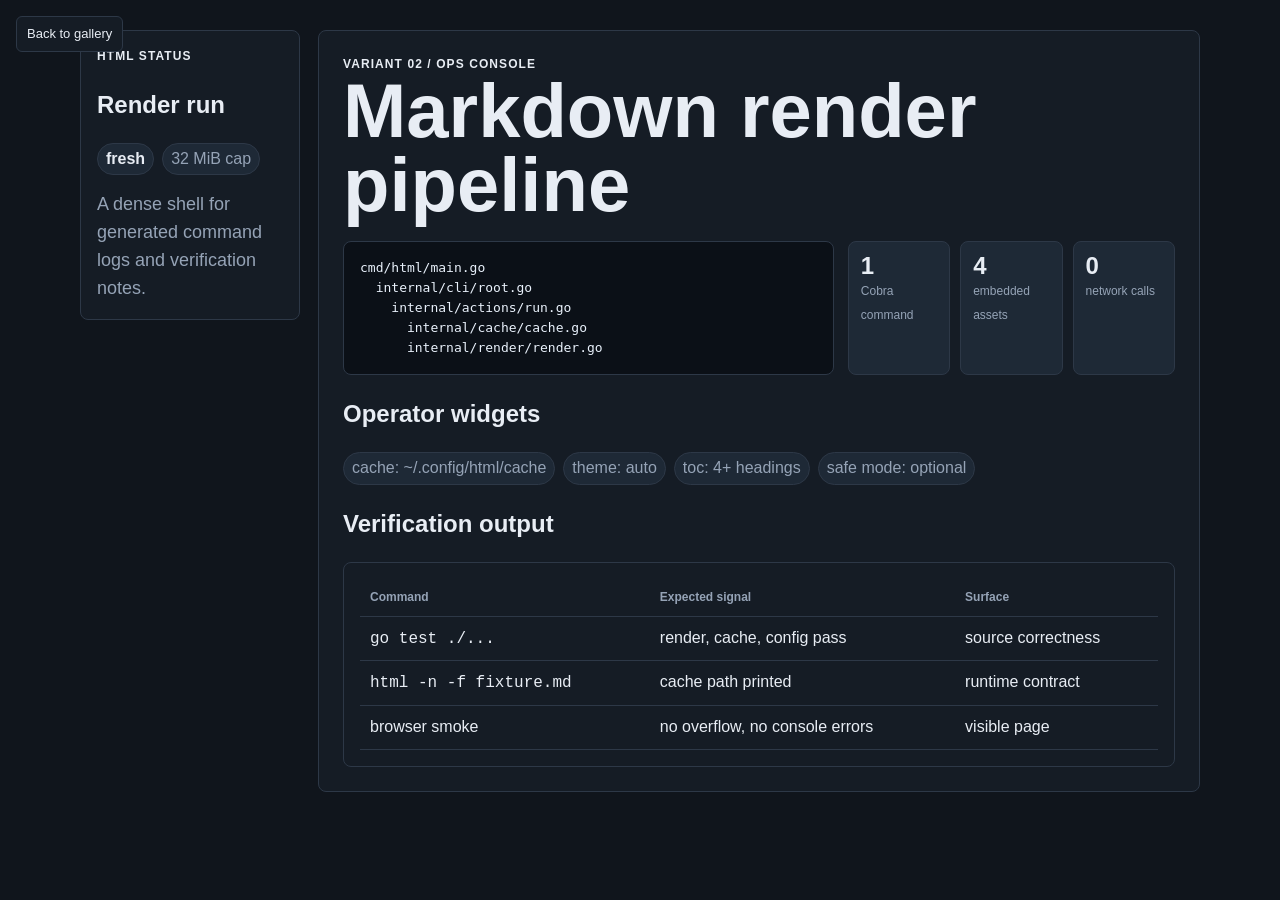
==== prototypes/examples/variant-02/index.html @ 4653a131 "feat: offline Markdown/stdin → self-contained HTML renderer Initial commit. CLI that renders a Markd" ====
<!doctype html>
<html lang="en">
<head>
  <meta charset="utf-8">
  <meta name="viewport" content="width=device-width, initial-scale=1">
  <meta name="generator" content="prototype-skill">
  <title>Variant 02 - Ops Console</title>
  <link rel="stylesheet" href="../../assets/prototype.css">
</head>
<body class="prototype v2">
  <a class="back" href="../../index.html">Back to gallery</a>
  <main class="doc-shell">
    <aside class="panel sidebar">
      <div class="eyebrow">html status</div>
      <h2>Render run</h2>
      <div class="status-row"><span class="pill"><strong>fresh</strong></span><span class="pill">32 MiB cap</span></div>
      <p class="lead">A dense shell for generated command logs and verification notes.</p>
    </aside>
    <section class="article">
      <div class="eyebrow">Variant 02 / Ops Console</div>
      <h1 class="doc-title">Markdown render pipeline</h1>
      <div class="terminal-grid">
        <div class="code"><pre>cmd/html/main.go
  internal/cli/root.go
    internal/actions/run.go
      internal/cache/cache.go
      internal/render/render.go</pre></div>
        <div class="metric-grid">
          <div class="metric"><b>1</b><span>Cobra command</span></div>
          <div class="metric"><b>4</b><span>embedded assets</span></div>
          <div class="metric"><b>0</b><span>network calls</span></div>
        </div>
      </div>
      <h2>Operator widgets</h2>
      <div class="badge-row">
        <span class="pill">cache: ~/.config/html/cache</span>
        <span class="pill">theme: auto</span>
        <span class="pill">toc: 4+ headings</span>
        <span class="pill">safe mode: optional</span>
      </div>
      <h2>Verification output</h2>
      <div class="table-box">
        <table class="data">
          <tr><th>Command</th><th>Expected signal</th><th>Surface</th></tr>
          <tr><td><code>go test ./...</code></td><td>render, cache, config pass</td><td>source correctness</td></tr>
          <tr><td><code>html -n -f fixture.md</code></td><td>cache path printed</td><td>runtime contract</td></tr>
          <tr><td>browser smoke</td><td>no overflow, no console errors</td><td>visible page</td></tr>
        </table>
      </div>
    </section>
  </main>
</body>
</html>
---- prototypes/assets/prototype.css ----
*,
*::before,
*::after {
  box-sizing: border-box;
}

:root {
  color-scheme: light;
  --ink: #25231f;
  --muted: #6c675d;
  --paper: #fffdf8;
  --line: #ddd5c8;
  --soft: #f4efe6;
  --accent: #9f5b2d;
  --blue: #1664b5;
  --green: #24724b;
  --red: #a23a31;
  --shadow: 0 24px 70px rgba(41, 35, 26, 0.11);
  font-family: ui-serif, Georgia, Cambria, "Times New Roman", serif;
}

body {
  margin: 0;
  color: var(--ink);
  background: var(--bg, #f7f4ed);
  line-height: 1.55;
}

a {
  color: inherit;
}

code,
kbd,
.mono {
  font-family: ui-monospace, SFMono-Regular, "SF Mono", Menlo, Consolas, "Liberation Mono", monospace;
}

.selector {
  min-height: 100vh;
  padding: 42px clamp(18px, 4vw, 64px);
  background:
    linear-gradient(90deg, rgba(36, 31, 23, 0.04) 1px, transparent 1px),
    linear-gradient(180deg, #f8f4ec, #ece5d8);
  background-size: 52px 52px, auto;
}

.selector-shell {
  max-width: 1180px;
  margin: 0 auto;
}

.selector header {
  display: grid;
  grid-template-columns: minmax(0, 1fr) auto;
  gap: 28px;
  align-items: end;
  padding-bottom: 26px;
  border-bottom: 1px solid rgba(37, 35, 31, 0.18);
}

.eyebrow,
.meta-label,
.badge,
.toc-label {
  font-family: ui-sans-serif, -apple-system, BlinkMacSystemFont, "Segoe UI", sans-serif;
  font-size: 12px;
  font-weight: 750;
  letter-spacing: 0.09em;
  text-transform: uppercase;
}

.selector h1 {
  max-width: 760px;
  margin: 8px 0 0;
  font-size: clamp(40px, 7vw, 82px);
  line-height: 0.96;
  letter-spacing: 0;
}

.selector .summary {
  max-width: 470px;
  margin: 0;
  color: var(--muted);
  font-size: 17px;
}

.variant-grid {
  display: grid;
  grid-template-columns: repeat(3, minmax(0, 1fr));
  gap: 18px;
  margin-top: 30px;
}

.variant-card {
  min-height: 310px;
  display: flex;
  flex-direction: column;
  justify-content: space-between;
  padding: 20px;
  color: var(--card-ink, var(--ink));
  background: var(--card-bg, var(--paper));
  border: 1px solid var(--card-line, var(--line));
  border-radius: 8px;
  box-shadow: 0 14px 38px rgba(41, 35, 26, 0.08);
  text-decoration: none;
}

.variant-card h2 {
  margin: 12px 0 8px;
  font-size: 28px;
  line-height: 1.05;
  letter-spacing: 0;
}

.variant-card p {
  margin: 0;
  color: color-mix(in srgb, var(--card-ink, var(--ink)) 72%, transparent);
}

.mini-bars,
.mini-table,
.mini-doc,
.mini-board,
.mini-command,
.mini-map {
  height: 96px;
  border: 1px solid currentColor;
  border-radius: 6px;
  opacity: 0.72;
}

.mini-bars {
  background:
    linear-gradient(90deg, currentColor 0 18%, transparent 18% 24%, currentColor 24% 52%, transparent 52% 59%, currentColor 59% 82%, transparent 82%),
    linear-gradient(0deg, transparent 0 38%, currentColor 38% 42%, transparent 42% 61%, currentColor 61% 65%, transparent 65%);
}

.mini-table {
  background:
    linear-gradient(currentColor 0 1px, transparent 1px 33%, currentColor 33% calc(33% + 1px), transparent calc(33% + 1px) 66%, currentColor 66% calc(66% + 1px), transparent calc(66% + 1px)),
    linear-gradient(90deg, currentColor 0 1px, transparent 1px 36%, currentColor 36% calc(36% + 1px), transparent calc(36% + 1px) 70%, currentColor 70% calc(70% + 1px), transparent calc(70% + 1px));
}

.mini-doc {
  background:
    linear-gradient(currentColor 0 10px, transparent 10px 20px, currentColor 20px 25px, transparent 25px 38px, currentColor 38px 43px, transparent 43px),
    linear-gradient(90deg, transparent 0 70%, currentColor 70% 72%, transparent 72%);
}

.mini-board {
  background:
    linear-gradient(90deg, transparent 0 33%, currentColor 33% calc(33% + 1px), transparent calc(33% + 1px) 66%, currentColor 66% calc(66% + 1px), transparent calc(66% + 1px)),
    linear-gradient(currentColor 0 18px, transparent 18px);
}

.mini-command {
  background:
    radial-gradient(circle at 12px 18px, currentColor 0 4px, transparent 5px),
    linear-gradient(currentColor 0 8px, transparent 8px 20px, currentColor 20px 28px, transparent 28px 42px, currentColor 42px 50px, transparent 50px);
  background-size: 100% 100%, 74% 100%;
  background-position: 0 0, 42px 18px;
  background-repeat: no-repeat;
}

.mini-map {
  background:
    linear-gradient(135deg, transparent 0 23%, currentColor 23% 24%, transparent 24% 48%, currentColor 48% 49%, transparent 49%),
    radial-gradient(circle at 23% 34%, currentColor 0 6px, transparent 7px),
    radial-gradient(circle at 74% 62%, currentColor 0 6px, transparent 7px);
}

.ledger {
  width: 100%;
  margin-top: 32px;
  border-collapse: collapse;
  background: rgba(255, 253, 248, 0.72);
  border: 1px solid rgba(37, 35, 31, 0.16);
}

.ledger th,
.ledger td {
  padding: 10px 12px;
  border: 1px solid rgba(37, 35, 31, 0.12);
  text-align: left;
  vertical-align: top;
  font-size: 14px;
}

.ledger th {
  font-family: ui-sans-serif, -apple-system, BlinkMacSystemFont, "Segoe UI", sans-serif;
  font-size: 11px;
  letter-spacing: 0.08em;
  text-transform: uppercase;
}

.prototype {
  min-height: 100vh;
  padding: var(--page-pad, 30px);
}

.back {
  position: fixed;
  top: 16px;
  left: 16px;
  z-index: 10;
  padding: 7px 10px;
  font-family: ui-sans-serif, -apple-system, BlinkMacSystemFont, "Segoe UI", sans-serif;
  font-size: 13px;
  color: var(--back-ink, var(--ink));
  background: var(--back-bg, rgba(255, 255, 255, 0.82));
  border: 1px solid var(--back-line, rgba(0, 0, 0, 0.14));
  border-radius: 6px;
  text-decoration: none;
}

.doc-shell {
  max-width: var(--shell, 1120px);
  margin: 0 auto;
}

.doc-title {
  margin: 0;
  font-size: clamp(42px, 7vw, 76px);
  line-height: 0.98;
  letter-spacing: 0;
  overflow-wrap: anywhere;
}

.lead {
  max-width: 650px;
  margin: 16px 0 0;
  color: var(--muted);
  font-size: 18px;
}

.panel,
.article,
.card,
.toc,
.code,
.table-box {
  border: 1px solid var(--line);
  border-radius: 8px;
  background: var(--paper);
  min-width: 0;
  overflow-wrap: anywhere;
}

.panel,
.card,
.toc,
.table-box {
  padding: 16px;
}

.badge-row,
.toolbar,
.tabs,
.status-row {
  display: flex;
  flex-wrap: wrap;
  gap: 8px;
  align-items: center;
}

.badge,
.pill {
  display: inline-flex;
  align-items: center;
  min-height: 26px;
  padding: 3px 8px;
  border: 1px solid var(--line);
  border-radius: 999px;
  background: var(--soft);
  color: var(--muted);
  max-width: 100%;
  white-space: normal;
  overflow-wrap: anywhere;
}

.pill strong {
  color: var(--ink);
}

.code {
  overflow: hidden;
  background: var(--code-bg, #141922);
  color: var(--code-ink, #dce7f5);
}

.code pre {
  margin: 0;
  padding: 16px;
  overflow: auto;
}

.table-box {
  overflow-x: auto;
}

table.data {
  width: 100%;
  min-width: 660px;
  border-collapse: collapse;
}

.data th,
.data td {
  padding: 9px 10px;
  border-bottom: 1px solid var(--line);
  text-align: left;
  vertical-align: top;
  overflow-wrap: anywhere;
}

.data th {
  color: var(--muted);
  font-family: ui-sans-serif, -apple-system, BlinkMacSystemFont, "Segoe UI", sans-serif;
  font-size: 12px;
}

.metric-grid {
  display: grid;
  grid-template-columns: repeat(3, minmax(0, 1fr));
  gap: 10px;
}

.metric {
  padding: 12px;
  border: 1px solid var(--line);
  border-radius: 8px;
  background: var(--soft);
}

.metric b {
  display: block;
  font-size: 24px;
  line-height: 1;
}

.metric span {
  color: var(--muted);
  font-family: ui-sans-serif, -apple-system, BlinkMacSystemFont, "Segoe UI", sans-serif;
  font-size: 12px;
}

.v1 {
  --bg: #f4efe6;
  --paper: #fffdf8;
  --line: #d9cfbf;
  --soft: #f4eadc;
  --accent: #9f5b2d;
}

.v1 .doc-shell {
  display: grid;
  grid-template-columns: minmax(0, 1fr) 260px;
  gap: 28px;
}

.v1 .article {
  padding: clamp(24px, 5vw, 56px);
  box-shadow: var(--shadow);
}

.v1 .toc {
  position: sticky;
  top: 24px;
  align-self: start;
}

.v1 h2::before {
  content: "";
  display: block;
  width: 42px;
  height: 3px;
  margin-bottom: 9px;
  background: var(--accent);
}

.v2 {
  --bg: #10151c;
  --paper: #151c25;
  --ink: #e8edf4;
  --muted: #95a3b6;
  --line: #2d3847;
  --soft: #1e2936;
  --accent: #67b7ff;
  --code-bg: #0b1017;
  --code-ink: #e9f1fb;
  --back-bg: #151c25;
  --back-ink: #e8edf4;
  --back-line: #2d3847;
  font-family: ui-sans-serif, -apple-system, BlinkMacSystemFont, "Segoe UI", sans-serif;
}

.v2 .doc-shell {
  display: grid;
  grid-template-columns: 220px minmax(0, 1fr);
  gap: 18px;
}

.v2 .sidebar {
  position: sticky;
  top: 28px;
  align-self: start;
}

.v2 .article {
  padding: 24px;
}

.v2 .terminal-grid {
  display: grid;
  grid-template-columns: 1.2fr 0.8fr;
  gap: 14px;
  margin-top: 18px;
}

.v3 {
  --bg: #f0ece2;
  --paper: #fbf6e9;
  --line: #cfc5b0;
  --soft: #eee4d1;
  --accent: #3e6a58;
}

.v3 .doc-shell {
  max-width: 1180px;
}

.v3 .notebook {
  display: grid;
  grid-template-columns: minmax(0, 1fr) 320px;
  gap: 0;
  margin-top: 22px;
  border: 1px solid var(--line);
  border-radius: 8px;
  overflow: hidden;
  background: var(--paper);
}

.v3 .article {
  border: 0;
  border-right: 1px solid var(--line);
  border-radius: 0;
  padding: clamp(22px, 4vw, 44px);
}

.v3 .margin-notes {
  padding: 22px;
  background: var(--soft);
}

.note {
  margin-bottom: 14px;
  padding-bottom: 14px;
  border-bottom: 1px solid var(--line);
}

.v4 {
  --bg: #eef2f7;
  --paper: #ffffff;
  --line: #d3dbe6;
  --soft: #f5f8fc;
  --accent: #285f9f;
  font-family: ui-sans-serif, -apple-system, BlinkMacSystemFont, "Segoe UI", sans-serif;
}

.v4 .docs-frame {
  display: grid;
  grid-template-columns: 250px minmax(0, 1fr) 270px;
  gap: 16px;
  margin-top: 24px;
}

.v4 .article {
  padding: 28px;
}

.v4 .rail {
  position: sticky;
  top: 24px;
  align-self: start;
}

.v5 {
  --bg: #f6f6f3;
  --paper: #ffffff;
  --line: #d6d6ce;
  --soft: #efefe8;
  --accent: #7a4637;
  font-family: ui-sans-serif, -apple-system, BlinkMacSystemFont, "Segoe UI", sans-serif;
}

.v5 .review-board {
  display: grid;
  grid-template-columns: 1fr 1fr;
  gap: 16px;
  margin-top: 22px;
}

.finding {
  padding: 14px;
  border: 1px solid var(--line);
  border-left: 5px solid var(--accent);
  border-radius: 8px;
  background: var(--paper);
}

.v6 {
  --bg: #15130f;
  --paper: #f5eee1;
  --ink: #211d17;
  --muted: #6f6252;
  --line: #d6c6ad;
  --soft: #eadcc4;
  --accent: #bd6235;
}

.v6 .stage {
  min-height: calc(100vh - 60px);
  display: grid;
  grid-template-rows: auto 1fr auto;
  gap: 24px;
  padding: clamp(22px, 5vw, 56px);
  background:
    linear-gradient(90deg, rgba(189, 98, 53, 0.12) 1px, transparent 1px),
    var(--paper);
  background-size: 46px 46px;
  border-radius: 8px;
}

.v6 .hero-grid {
  display: grid;
  grid-template-columns: minmax(0, 1fr) 360px;
  gap: 28px;
  align-items: start;
}

.v6 .doc-title {
  font-size: clamp(50px, 10vw, 112px);
}

.flow {
  display: grid;
  grid-template-columns: repeat(4, minmax(0, 1fr));
  gap: 10px;
}

@media (max-width: 920px) {
  .selector header,
  .v1 .doc-shell,
  .v2 .doc-shell,
  .v2 .terminal-grid,
  .v3 .notebook,
  .v4 .docs-frame,
  .v5 .review-board,
  .v6 .hero-grid {
    grid-template-columns: 1fr;
  }

  .variant-grid {
    grid-template-columns: 1fr;
  }

  .v1 .toc,
  .v2 .sidebar,
  .v4 .rail {
    position: static;
  }

  .metric-grid,
  .flow {
    grid-template-columns: 1fr;
  }

  .prototype {
    padding: 12px;
  }

  .back {
    position: static;
    display: inline-flex;
    margin-bottom: 12px;
  }
}
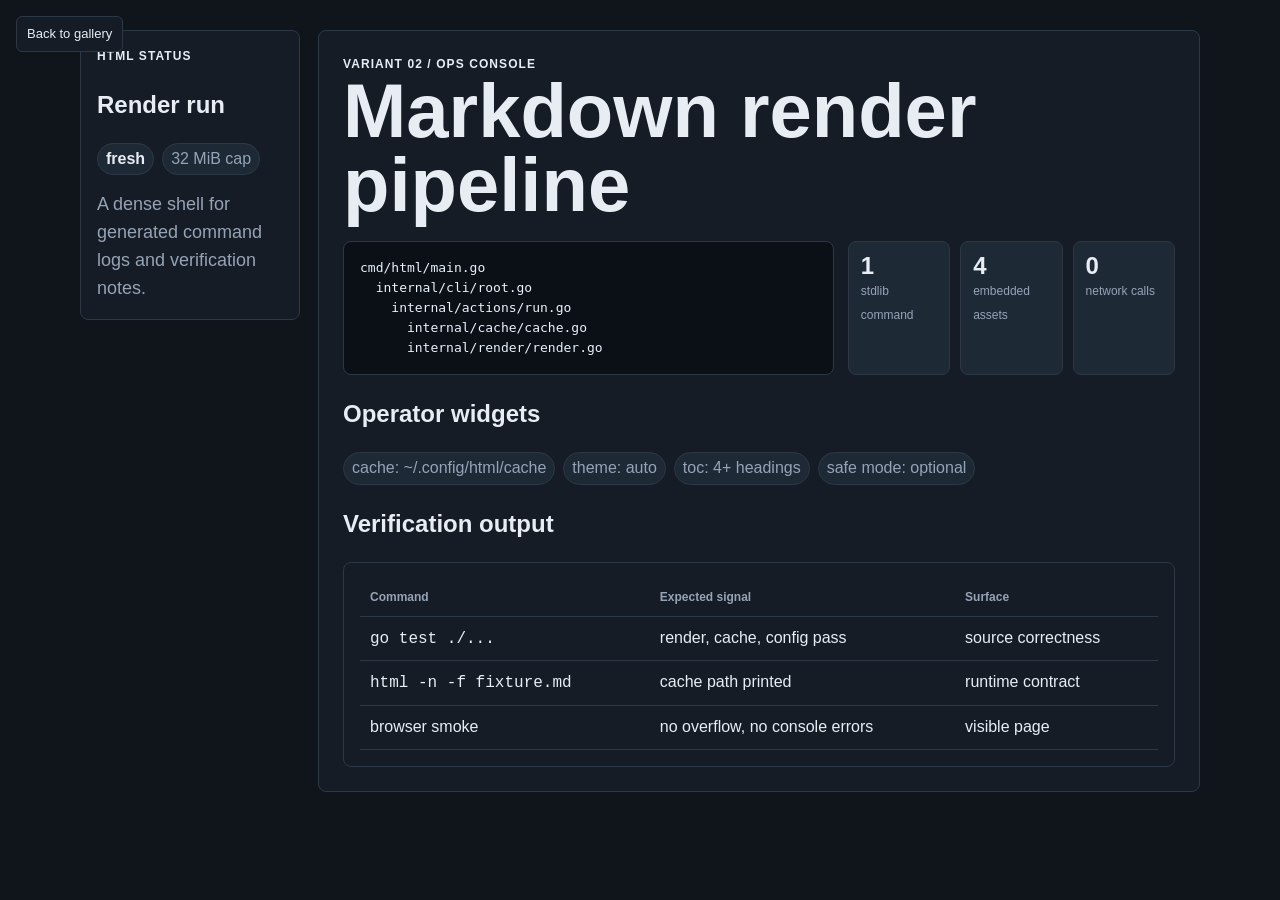
==== commit 2b30ac1c: "chore: release v0.1.0" ====
--- a/prototypes/examples/variant-02/index.html
+++ b/prototypes/examples/variant-02/index.html
@@ -26,7 +26,7 @@
       internal/cache/cache.go
       internal/render/render.go</pre></div>
         <div class="metric-grid">
-          <div class="metric"><b>1</b><span>Cobra command</span></div>
+          <div class="metric"><b>1</b><span>stdlib command</span></div>
           <div class="metric"><b>4</b><span>embedded assets</span></div>
           <div class="metric"><b>0</b><span>network calls</span></div>
         </div>
@@ -51,4 +51,3 @@
   </main>
 </body>
 </html>
-
